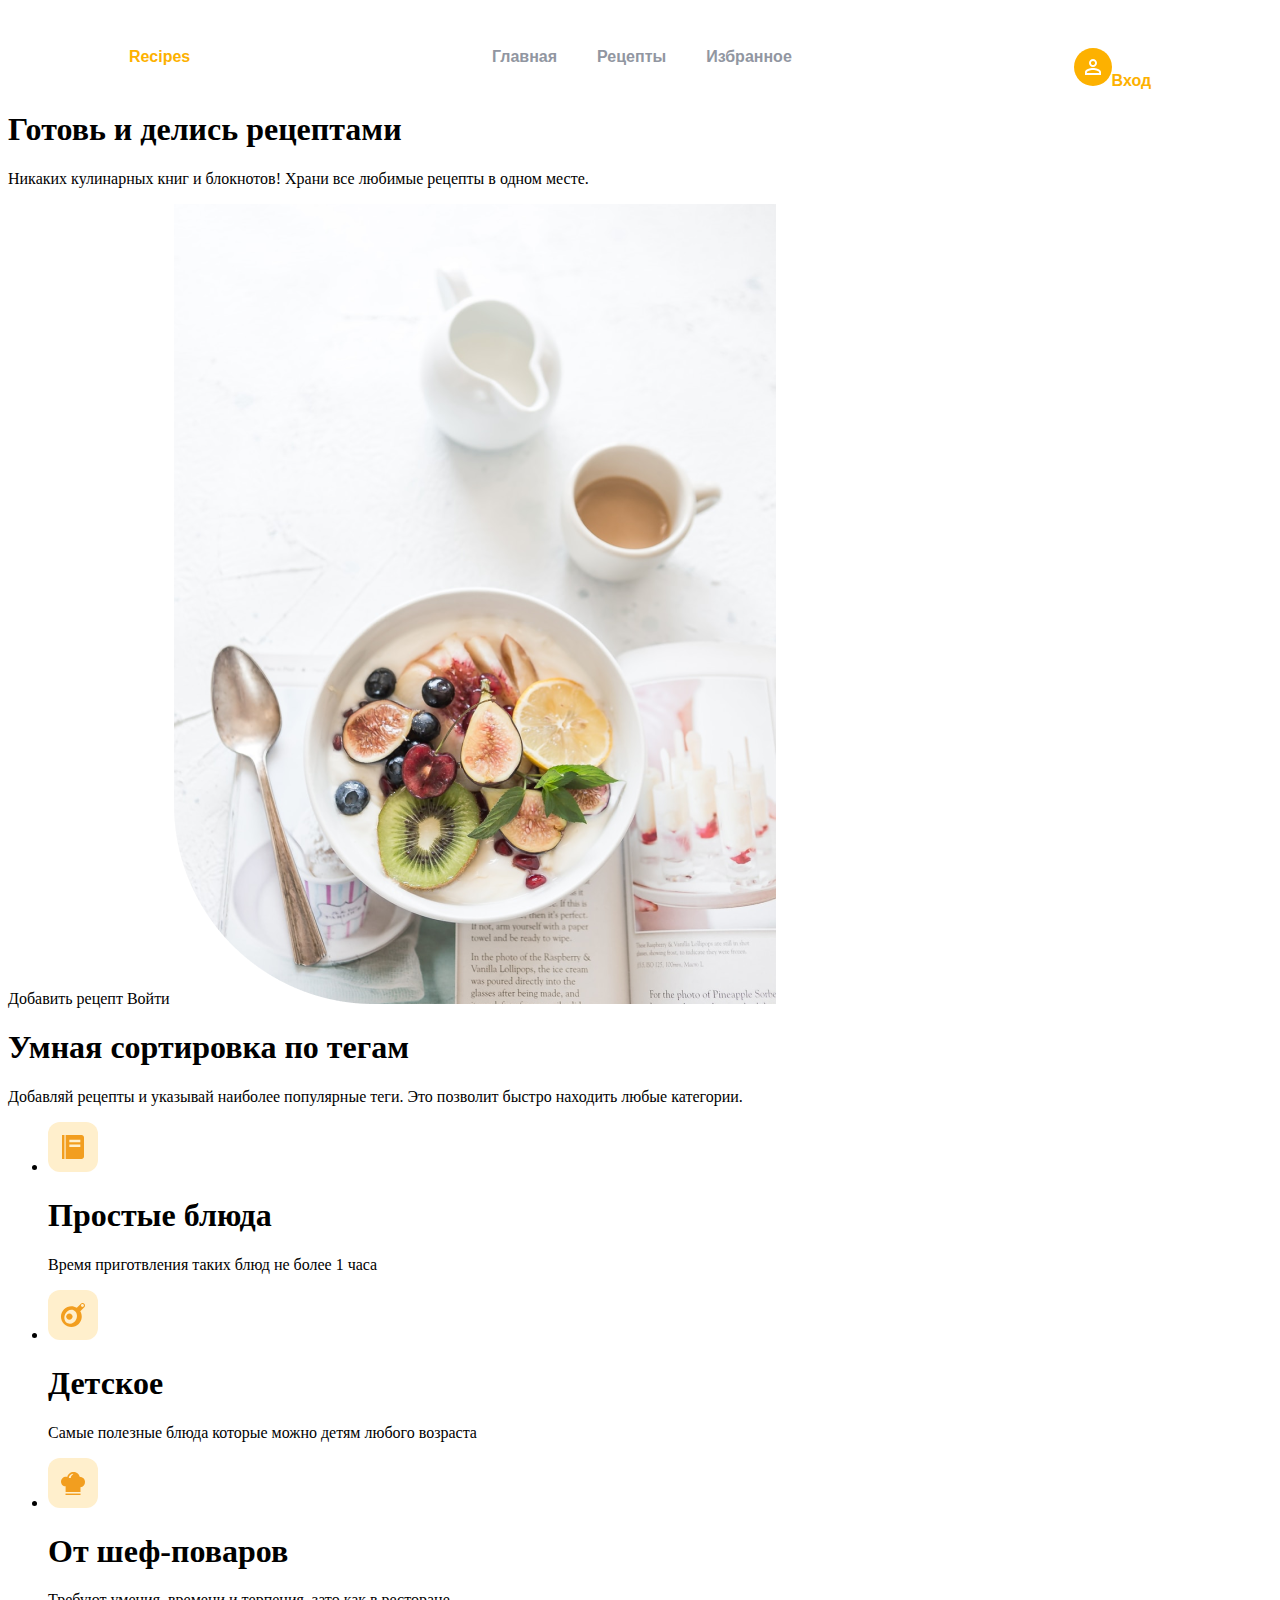
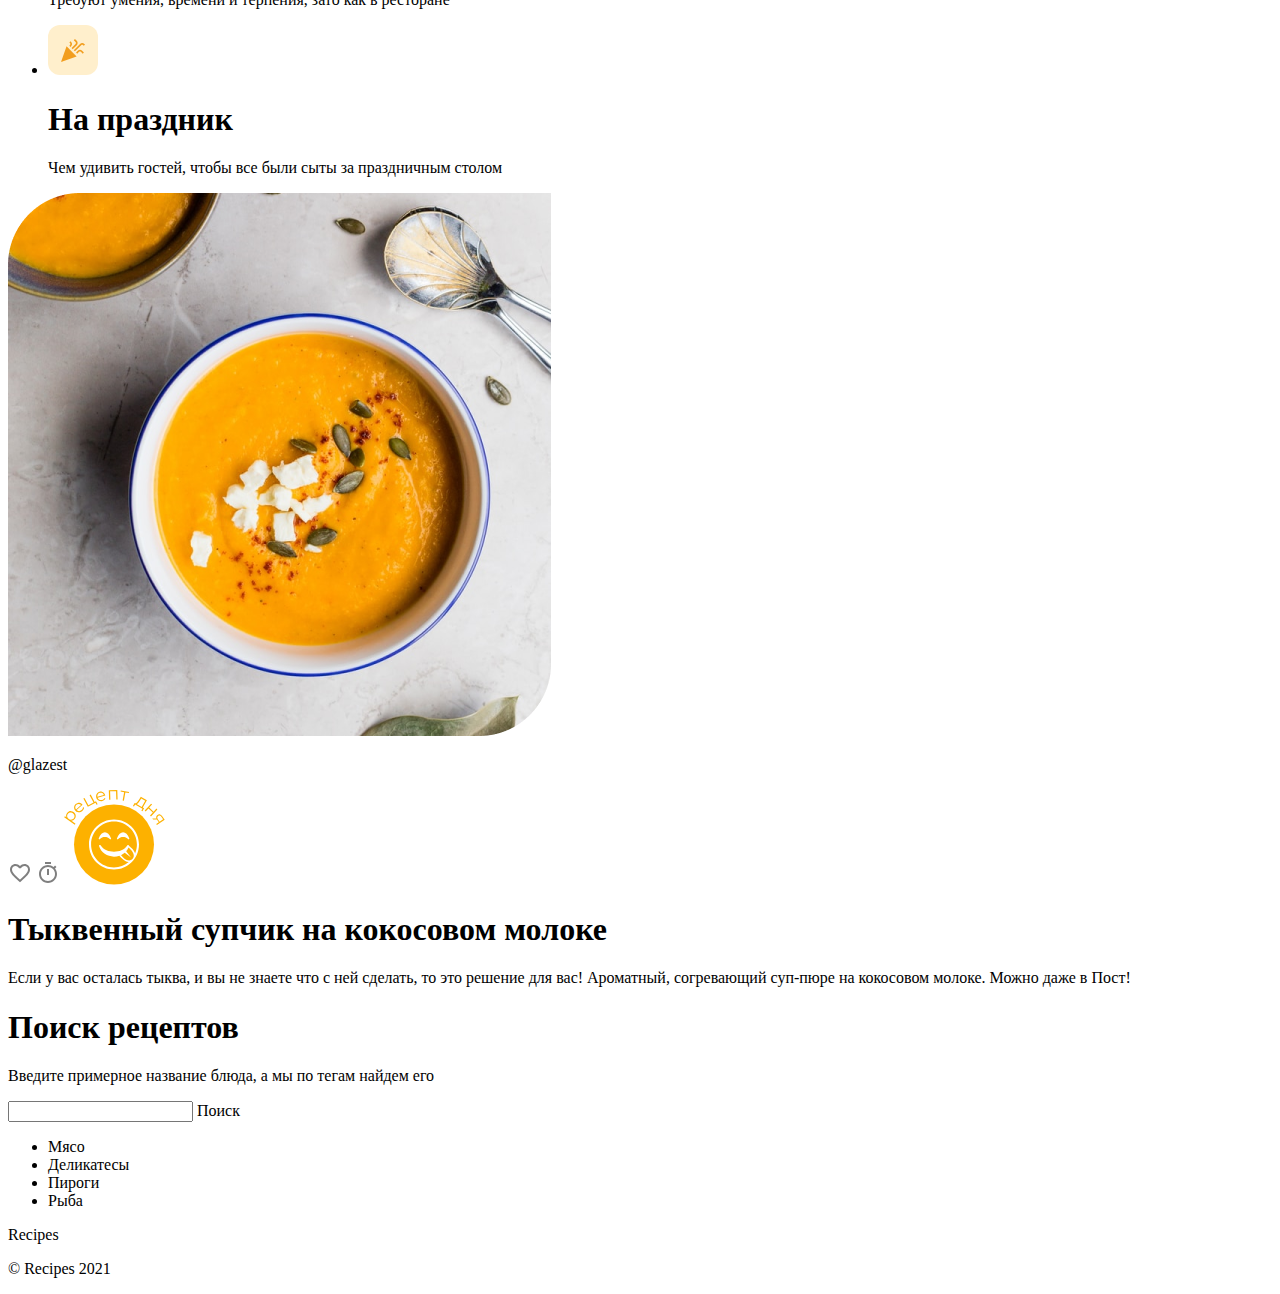
==== index.html @ 0e9e69af "Add files via upload" ====
<!DOCTYPE html>
<html lang="en">
<head>
    <meta charset="UTF-8">
    <meta content="width=device-width" name="viewport">
    <meta content="ie=edge" http-equiv="X-UA-Compatible">
    <title>Document</title>
    <link rel="stylesheet" href="styles/style.css">
</head>
<body>
<header class="header">
    <a class="logo">Recipes</a>
    <nav class="nav">
        <ul class="nav__list">
            <li class="nav__list-item">
                <a class="nav__list-link">Главная</a>
            </li>
            <li class="nav__list-item">
                <a class="nav__list-link">Рецепты</a>
            </li>
            <li class="nav__list-item">
                <a class="nav__list-link">Избранное</a>
            </li>           
        </ul>
    </nav>
    <a class="login"><img src="img/login_ic.svg" >Вход</a>
</header>
<main>
    <section class="top">
        <div class="top__text">
            <h1 class="top__text-heading">Готовь и делись рецептами</h1>
            <p class="top__text-paragraph">Никаких кулинарных книг и блокнотов! Храни все любимые рецепты в одном месте.</p>
            <a class="top__button"><span class="top__button-text">Добавить рецепт</span></a>
            <a class="top__button-enter"><span class="top__button-text">Войти</span></a>
            <img  class="top__img" src="img/header_img.png" >
        </div>
    </section>
    <section class="centre-tegs">
        <h1 class="centre-tegs__text-heading">Умная сортировка по тегам</h1>
        <p class="centre-tegs__text-paragraph">Добавляй рецепты и указывай наиболее популярные теги. Это позволит быстро находить любые категории.</p>
        <nav class="nav">
            <ul class="nav__list-tegs">
                <li class="nav__list-tegs-item">
                    <a class="nav__list-tegs-link"><img src="img/simple_ic.svg">
                        <h1 class="nav__list-tegs-link-text">Простые блюда</h1>
                        <p class="nav__list-tegs-link-text">Время приготвления таких блюд не более 1 часа</p>
                    </a>
                </li>
                <li class="nav__list-tegs-item">
                    <a class="nav__list-tegs-link"><img src="img/kids_ic.svg">
                    <h1 class="nav__list-tegs-link-text-heading">Детское</h1>
                    <p class="nav__list-tegs-link-text-paragraph">Самые полезные блюда которые можно детям любого возраста</p>
                    </a>
                </li>
                <li class="nav__list-tegs-item">
                    <a class="nav__list-tegs-link"><img src="img/chief_ic.svg">
                        <h1 class="nav__list-tegs-link-text-heading">От шеф-поваров</h1>
                        <p class="nav__list-tegs-link-text-paragraph">Требуют умения, времени и терпения, зато как в ресторане</p>
                    </a>
                </li>
                <li class="nav__list-tegs-item">
                    <a class="nav__list-tegs-link"><img src="img/holiday_ic.svg">
                        <h1 class="nav__list-tegs-link-text-heading">На праздник</h1>
                        <p class="nav__list-tegs-link-text-paragraph">Чем удивить гостей, чтобы все были сыты за праздничным столом</p>
                    </a>
                </li>
            </ul>
        </nav>    
    </section>
    <section class="centre-recipe">
        <a class="centre-recipe__link">
            <img class="centre-recipe__img" src="img/section1_img.png">
            <p class="centre-recipe__img-text">@glazest</p>
            <div class="centre-recipe__ink-text">
                <img class="centre-recipe__img-text" src="img/heart_ic.svg">
                <!--<p class="centre_recipe_link_text_img"></p>-->    
                <img class="centre-recipe__img-text" src="img/timer_ic.svg">
                <!--<p class="centre_recipe_link_text_img"></p>-->   
                <img class="centre-recipe__img-text" src="img/everyday_recipe_ic.svg">
                <h1 class="centre-recipe__text">Тыквенный супчик на кокосовом молоке</h1>
                <p class="centre-recipe__text">Если у вас осталась тыква, и вы не знаете что с ней сделать, то это решение для вас! Ароматный, согревающий суп-пюре на кокосовом молоке. Можно даже в Пост!</p>
            </div>
        </a>
    </section>
    <section class="bottom">
       <h1 class="bottom__text">Поиск рецептов</h1>
       <p class="bottom__text">Введите примерное название блюда, а мы по тегам найдем его</p>
       <input class="bottom__input" type="text">
       <a class="bottom__input">
        <span class="bottom__input-text">Поиск</span>
       </a>
       <nav class="nav">
        <ul class="nav__bottom-list-tegs">
            <li class="nav__bottom-list-tegs-item">
                <a class="nav__bottom-list-tegs-link">Мясо</a>
            </li>
            <li class="nav__bottom-list-tegs-item">
                <a class="nav-bbottom-list-tegs-link">Деликатесы</a>
            </li>
            <li class="nav__bbottom-list-tegs-item">
                <a class="nav__bbottom-list-tegs-link">Пироги</a>
            </li>
            <li class="nav__bbottom-list-tegs-item">
                <a class="nav__bbottom-list-tegs-link">Рыба</a>
            </li>
        </ul>
       </nav>
    </section>
</main>
<footer class="footer">
    <a class="footer__logo">Recipes</a>
    <p class="footer__logofooter">© Recipes 2021</p>
</footer>
</body>
</html>
---- styles/style.css ----
.logo {
    color: #FDB100;
    padding-right: 60px;
}

.header {
    display: flex;
    flex-direction: row;
    justify-content: space-around;
    font-family: Arial, Helvetica, sans-serif;
    font-weight: bold;
    padding-top: 40px; 
}

.nav__list{
    color: #9196A1;
    list-style-type: none;
    margin: 0;
    padding: 0;
    display: flex; 
}

.nav__list-item{
    padding-right: 40px;
}
.nav__list-link:hover{
    color: #3A3C41;    
}

.login{
    display: block;
    color: #FDB100;
 
}
.login:hover{  
    color: #3A3C41;
}
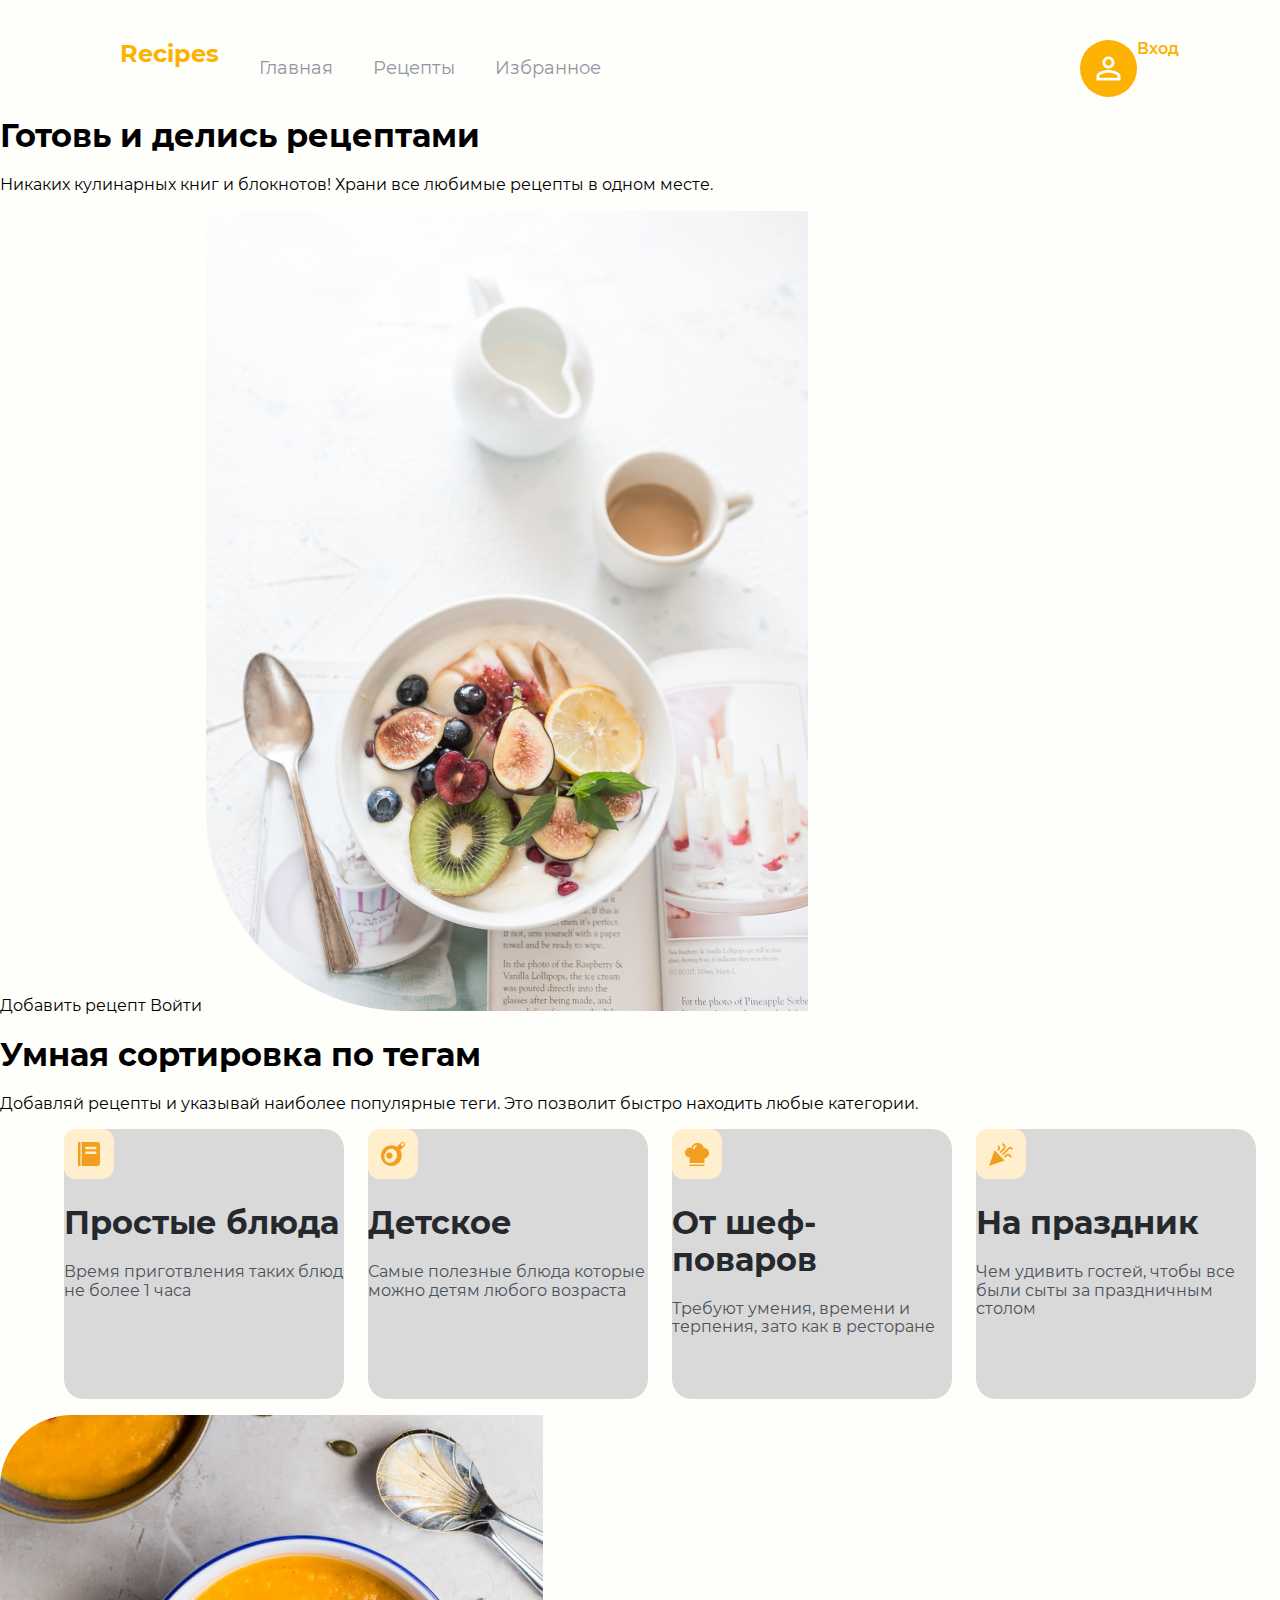
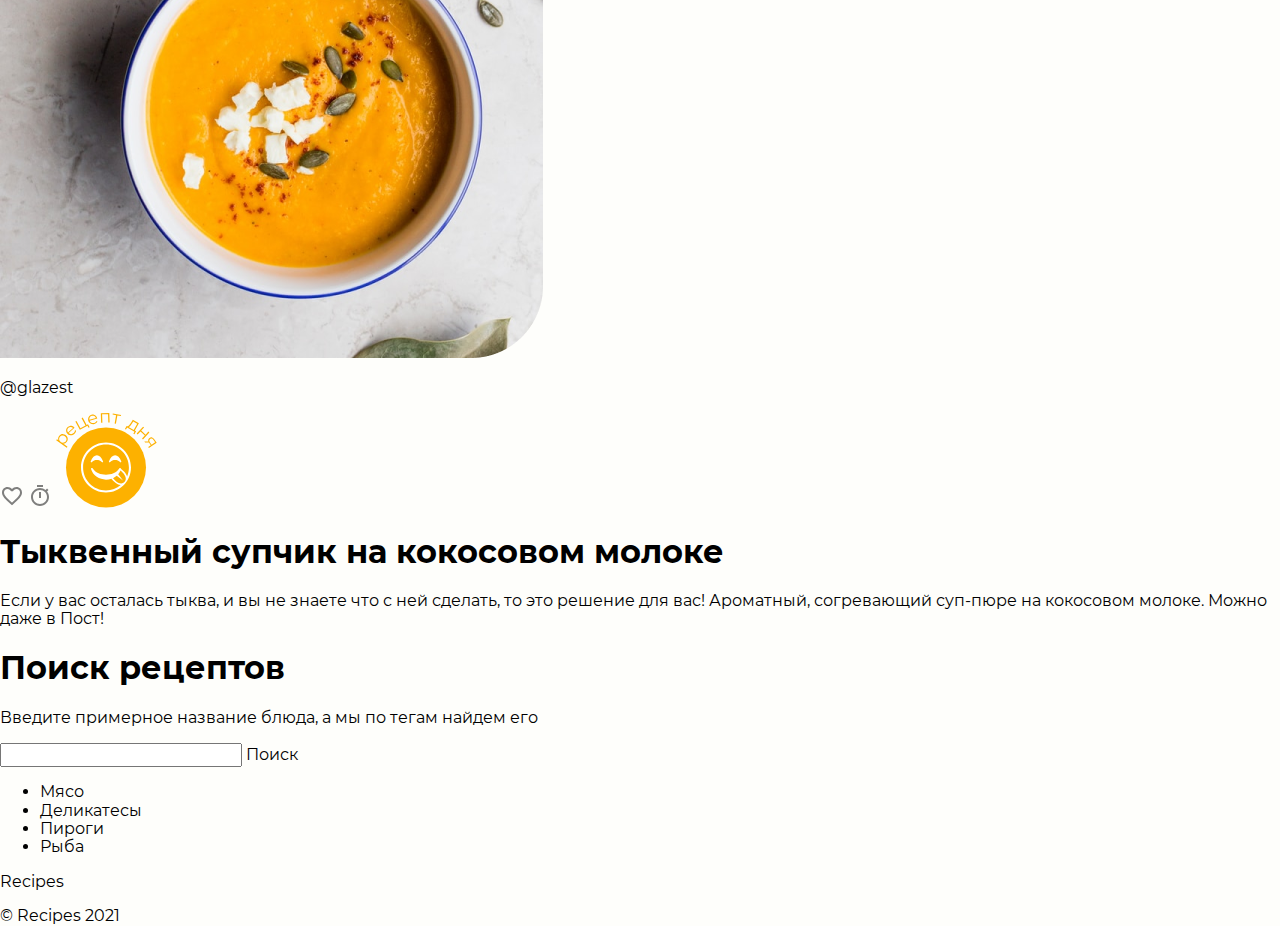
==== commit a50174a4: "Add files via upload" ====
--- a/index.html
+++ b/index.html
@@ -1,115 +1,129 @@
 <!DOCTYPE html>
 <html lang="en">
+
 <head>
     <meta charset="UTF-8">
     <meta content="width=device-width" name="viewport">
     <meta content="ie=edge" http-equiv="X-UA-Compatible">
     <title>Document</title>
-    <link rel="stylesheet" href="styles/style.css">
+    <link rel="stylesheet" type="text/css" href="styles/normalize.css" />
+    <link rel="stylesheet" type="text/css" href="styles/style.css" />
 </head>
+
 <body>
-<header class="header">
-    <a class="logo">Recipes</a>
-    <nav class="nav">
-        <ul class="nav__list">
-            <li class="nav__list-item">
-                <a class="nav__list-link">Главная</a>
-            </li>
-            <li class="nav__list-item">
-                <a class="nav__list-link">Рецепты</a>
-            </li>
-            <li class="nav__list-item">
-                <a class="nav__list-link">Избранное</a>
-            </li>           
-        </ul>
-    </nav>
-    <a class="login"><img src="img/login_ic.svg" >Вход</a>
-</header>
-<main>
-    <section class="top">
-        <div class="top__text">
-            <h1 class="top__text-heading">Готовь и делись рецептами</h1>
-            <p class="top__text-paragraph">Никаких кулинарных книг и блокнотов! Храни все любимые рецепты в одном месте.</p>
-            <a class="top__button"><span class="top__button-text">Добавить рецепт</span></a>
-            <a class="top__button-enter"><span class="top__button-text">Войти</span></a>
-            <img  class="top__img" src="img/header_img.png" >
-        </div>
-    </section>
-    <section class="centre-tegs">
-        <h1 class="centre-tegs__text-heading">Умная сортировка по тегам</h1>
-        <p class="centre-tegs__text-paragraph">Добавляй рецепты и указывай наиболее популярные теги. Это позволит быстро находить любые категории.</p>
-        <nav class="nav">
-            <ul class="nav__list-tegs">
-                <li class="nav__list-tegs-item">
-                    <a class="nav__list-tegs-link"><img src="img/simple_ic.svg">
-                        <h1 class="nav__list-tegs-link-text">Простые блюда</h1>
-                        <p class="nav__list-tegs-link-text">Время приготвления таких блюд не более 1 часа</p>
-                    </a>
-                </li>
-                <li class="nav__list-tegs-item">
-                    <a class="nav__list-tegs-link"><img src="img/kids_ic.svg">
-                    <h1 class="nav__list-tegs-link-text-heading">Детское</h1>
-                    <p class="nav__list-tegs-link-text-paragraph">Самые полезные блюда которые можно детям любого возраста</p>
-                    </a>
-                </li>
-                <li class="nav__list-tegs-item">
-                    <a class="nav__list-tegs-link"><img src="img/chief_ic.svg">
-                        <h1 class="nav__list-tegs-link-text-heading">От шеф-поваров</h1>
-                        <p class="nav__list-tegs-link-text-paragraph">Требуют умения, времени и терпения, зато как в ресторане</p>
-                    </a>
-                </li>
-                <li class="nav__list-tegs-item">
-                    <a class="nav__list-tegs-link"><img src="img/holiday_ic.svg">
-                        <h1 class="nav__list-tegs-link-text-heading">На праздник</h1>
-                        <p class="nav__list-tegs-link-text-paragraph">Чем удивить гостей, чтобы все были сыты за праздничным столом</p>
-                    </a>
-                </li>
-            </ul>
-        </nav>    
-    </section>
-    <section class="centre-recipe">
-        <a class="centre-recipe__link">
-            <img class="centre-recipe__img" src="img/section1_img.png">
-            <p class="centre-recipe__img-text">@glazest</p>
-            <div class="centre-recipe__ink-text">
-                <img class="centre-recipe__img-text" src="img/heart_ic.svg">
-                <!--<p class="centre_recipe_link_text_img"></p>-->    
-                <img class="centre-recipe__img-text" src="img/timer_ic.svg">
-                <!--<p class="centre_recipe_link_text_img"></p>-->   
-                <img class="centre-recipe__img-text" src="img/everyday_recipe_ic.svg">
-                <h1 class="centre-recipe__text">Тыквенный супчик на кокосовом молоке</h1>
-                <p class="centre-recipe__text">Если у вас осталась тыква, и вы не знаете что с ней сделать, то это решение для вас! Ароматный, согревающий суп-пюре на кокосовом молоке. Можно даже в Пост!</p>
-            </div>
-        </a>
-    </section>
-    <section class="bottom">
-       <h1 class="bottom__text">Поиск рецептов</h1>
-       <p class="bottom__text">Введите примерное название блюда, а мы по тегам найдем его</p>
-       <input class="bottom__input" type="text">
-       <a class="bottom__input">
-        <span class="bottom__input-text">Поиск</span>
-       </a>
-       <nav class="nav">
-        <ul class="nav__bottom-list-tegs">
-            <li class="nav__bottom-list-tegs-item">
-                <a class="nav__bottom-list-tegs-link">Мясо</a>
-            </li>
-            <li class="nav__bottom-list-tegs-item">
-                <a class="nav-bbottom-list-tegs-link">Деликатесы</a>
-            </li>
-            <li class="nav__bbottom-list-tegs-item">
-                <a class="nav__bbottom-list-tegs-link">Пироги</a>
-            </li>
-            <li class="nav__bbottom-list-tegs-item">
-                <a class="nav__bbottom-list-tegs-link">Рыба</a>
-            </li>
-        </ul>
-       </nav>
-    </section>
-</main>
-<footer class="footer">
-    <a class="footer__logo">Recipes</a>
-    <p class="footer__logofooter">© Recipes 2021</p>
-</footer>
+    <div class="container">
+        <header class="header">
+            <a class="logo">Recipes</a>
+            <nav class="nav">
+                <ul class="nav__list">
+                    <li class="nav__list-item">
+                        <a class="nav__list-link">Главная</a>
+                    </li>
+                    <li class="nav__list-item">
+                        <a class="nav__list-link">Рецепты</a>
+                    </li>
+                    <li class="nav__list-item">
+                        <a class="nav__list-link">Избранное</a>
+                    </li>
+                </ul>
+            </nav>
+            <a class="login"><img src="img/login_ic.svg">Вход</a>
+        </header>
+        <main>
+            <section class="top">
+                <div class="top__text">
+                    <h1 class="top__text-heading">Готовь и делись рецептами</h1>
+                    <p class="top__text-paragraph">Никаких кулинарных книг и блокнотов! Храни все любимые рецепты в
+                        одном месте.</p>
+                    <a class="top__button"><span class="top__button-text">Добавить рецепт</span></a>
+                    <a class="top__button-enter"><span class="top__button-text">Войти</span></a>
+                    <img class="top__img" src="img/header_img.png">
+                </div>
+            </section>
+            <section class="centre-tegs">
+                <h1 class="centre-tegs__text-heading">Умная сортировка по тегам</h1>
+                <p class="centre-tegs__text-paragraph">Добавляй рецепты и указывай наиболее популярные теги. Это
+                    позволит быстро находить любые категории.</p>
+                <nav class="nav">
+                    <ul class="nav__list-tegs">
+                        <li class="nav__list-tegs-item">
+                            <a class="nav__list-tegs-link"><img src="img/simple_ic.svg">
+                                <h1 class="nav__list-tegs-link-text-heading">Простые блюда</h1>
+                                <p class="nav__list-tegs-link-text-paragraph">Время приготвления таких блюд не более 1
+                                    часа</p>
+                            </a>
+                        </li>
+                        <li class="nav__list-tegs-item">
+                            <a class="nav__list-tegs-link"><img src="img/kids_ic.svg">
+                                <h1 class="nav__list-tegs-link-text-heading">Детское</h1>
+                                <p class="nav__list-tegs-link-text-paragraph">Самые полезные блюда которые можно детям
+                                    любого возраста</p>
+                            </a>
+                        </li>
+                        <li class="nav__list-tegs-item">
+                            <a class="nav__list-tegs-link"><img src="img/chief_ic.svg">
+                                <h1 class="nav__list-tegs-link-text-heading">От шеф-поваров</h1>
+                                <p class="nav__list-tegs-link-text-paragraph">Требуют умения, времени и терпения, зато
+                                    как в ресторане</p>
+                            </a>
+                        </li>
+                        <li class="nav__list-tegs-item">
+                            <a class="nav__list-tegs-link"><img src="img/holiday_ic.svg">
+                                <h1 class="nav__list-tegs-link-text-heading">На праздник</h1>
+                                <p class="nav__list-tegs-link-text-paragraph">Чем удивить гостей, чтобы все были сыты за
+                                    праздничным столом</p>
+                            </a>
+                        </li>
+                    </ul>
+                </nav>
+            </section>
+            <section class="centre-recipe">
+                <a class="centre-recipe__link">
+                    <img class="centre-recipe__img" src="img/section1_img.png">
+                    <p class="centre-recipe__img-text">@glazest</p>
+                    <div class="centre-recipe__ink-text">
+                        <img class="centre-recipe__img-text" src="img/heart_ic.svg">
+                        <!--<p class="centre_recipe_link_text_img"></p>-->
+                        <img class="centre-recipe__img-text" src="img/timer_ic.svg">
+                        <!--<p class="centre_recipe_link_text_img"></p>-->
+                        <img class="centre-recipe__img-text" src="img/everyday_recipe_ic.svg">
+                        <h1 class="centre-recipe__text">Тыквенный супчик на кокосовом молоке</h1>
+                        <p class="centre-recipe__text">Если у вас осталась тыква, и вы не знаете что с ней сделать, то
+                            это решение для вас! Ароматный, согревающий суп-пюре на кокосовом молоке. Можно даже в Пост!
+                        </p>
+                    </div>
+                </a>
+            </section>
+            <section class="bottom">
+                <h1 class="bottom__text">Поиск рецептов</h1>
+                <p class="bottom__text">Введите примерное название блюда, а мы по тегам найдем его</p>
+                <input class="bottom__input" type="text">
+                <a class="bottom__input">
+                    <span class="bottom__input-text">Поиск</span>
+                </a>
+                <nav class="nav">
+                    <ul class="nav__bottom-list-tegs">
+                        <li class="nav__bottom-list-tegs-item">
+                            <a class="nav__bottom-list-tegs-link">Мясо</a>
+                        </li>
+                        <li class="nav__bottom-list-tegs-item">
+                            <a class="nav-bbottom-list-tegs-link">Деликатесы</a>
+                        </li>
+                        <li class="nav__bbottom-list-tegs-item">
+                            <a class="nav__bbottom-list-tegs-link">Пироги</a>
+                        </li>
+                        <li class="nav__bbottom-list-tegs-item">
+                            <a class="nav__bbottom-list-tegs-link">Рыба</a>
+                        </li>
+                    </ul>
+                </nav>
+            </section>
+        </main>
+        <footer class="footer">
+            <a class="footer__logo">Recipes</a>
+            <p class="footer__logofooter">© Recipes 2021</p>
+        </footer>
+    </div>
 </body>
+
 </html>--- a/styles/style.css
+++ b/styles/style.css
@@ -1,37 +1,89 @@
+@font-face {
+    font-family: "Montserrat";
+    font-weight: 400; 
+    src: url("../fonts/montserrat-regular.woff2");
+} 
+@font-face {
+    font-family: "Montserrat"; 
+    font-weight: 700;
+    src: url("../fonts/montserrat-bold.woff2");
+}
+@font-face {
+    font-family: "Montserrat"; 
+    font-weight: 600;
+    src: url("../fonts/montserrat-semibold.woff2");
+}
+
+body{
+    font-family: "Montserrat";   
+}
+.container{
+    max-width: 1440px;
+    margin: 0 auto;    
+    background-color: #FEFEFB; 
+}
+
 .logo {
     color: #FDB100;
-    padding-right: 60px;
+    margin: left 0px 120px;
+    font-size: 24px;
+    font-weight: 700;
 }
 
 .header {
     display: flex;
-    flex-direction: row;
-    justify-content: space-around;
-    font-family: Arial, Helvetica, sans-serif;
-    font-weight: bold;
-    padding-top: 40px; 
+    padding-top: 40px;
+    margin: 0px 120px;
+    font-weight: 400;
 }
 
-.nav__list{
+.nav__list {
     color: #9196A1;
     list-style-type: none;
-    margin: 0;
-    padding: 0;
-    display: flex; 
+    display: flex;
+    font-size: 18px;
+    align-content: center;
 }
 
-.nav__list-item{
+.nav__list-link:hover {
+    color: #3A3C41;
+    font-weight: 600; 
+}
+
+.nav__list-item {
     padding-right: 40px;
 }
-.nav__list-link:hover{
-    color: #3A3C41;    
+
+.login {
+    display: flex;
+    align-content: center;
+    color: #FDB100;
+    font-weight: 600;
+    margin-left: auto;
 }
 
-.login{
-    display: block;
-    color: #FDB100;
- 
+.top{
+    display: flex;
 }
-.login:hover{  
-    color: #3A3C41;
+
+.nav__list-tegs {
+    display: flex;
+    justify-content: space-evenly;
+    list-style-type: none;
+}
+
+.nav__list-tegs-item {
+    width: 280px;
+    height: 270px;
+    background-color: #d9d9d9;
+    border-radius: 20px;
+}
+
+.nav__list-tegs-link-text-heading {
+    font-weight: 700;
+    color: #25292D;
+}
+
+.nav__list-tegs-link-text-paragraph {
+    color: #4A525A;
 }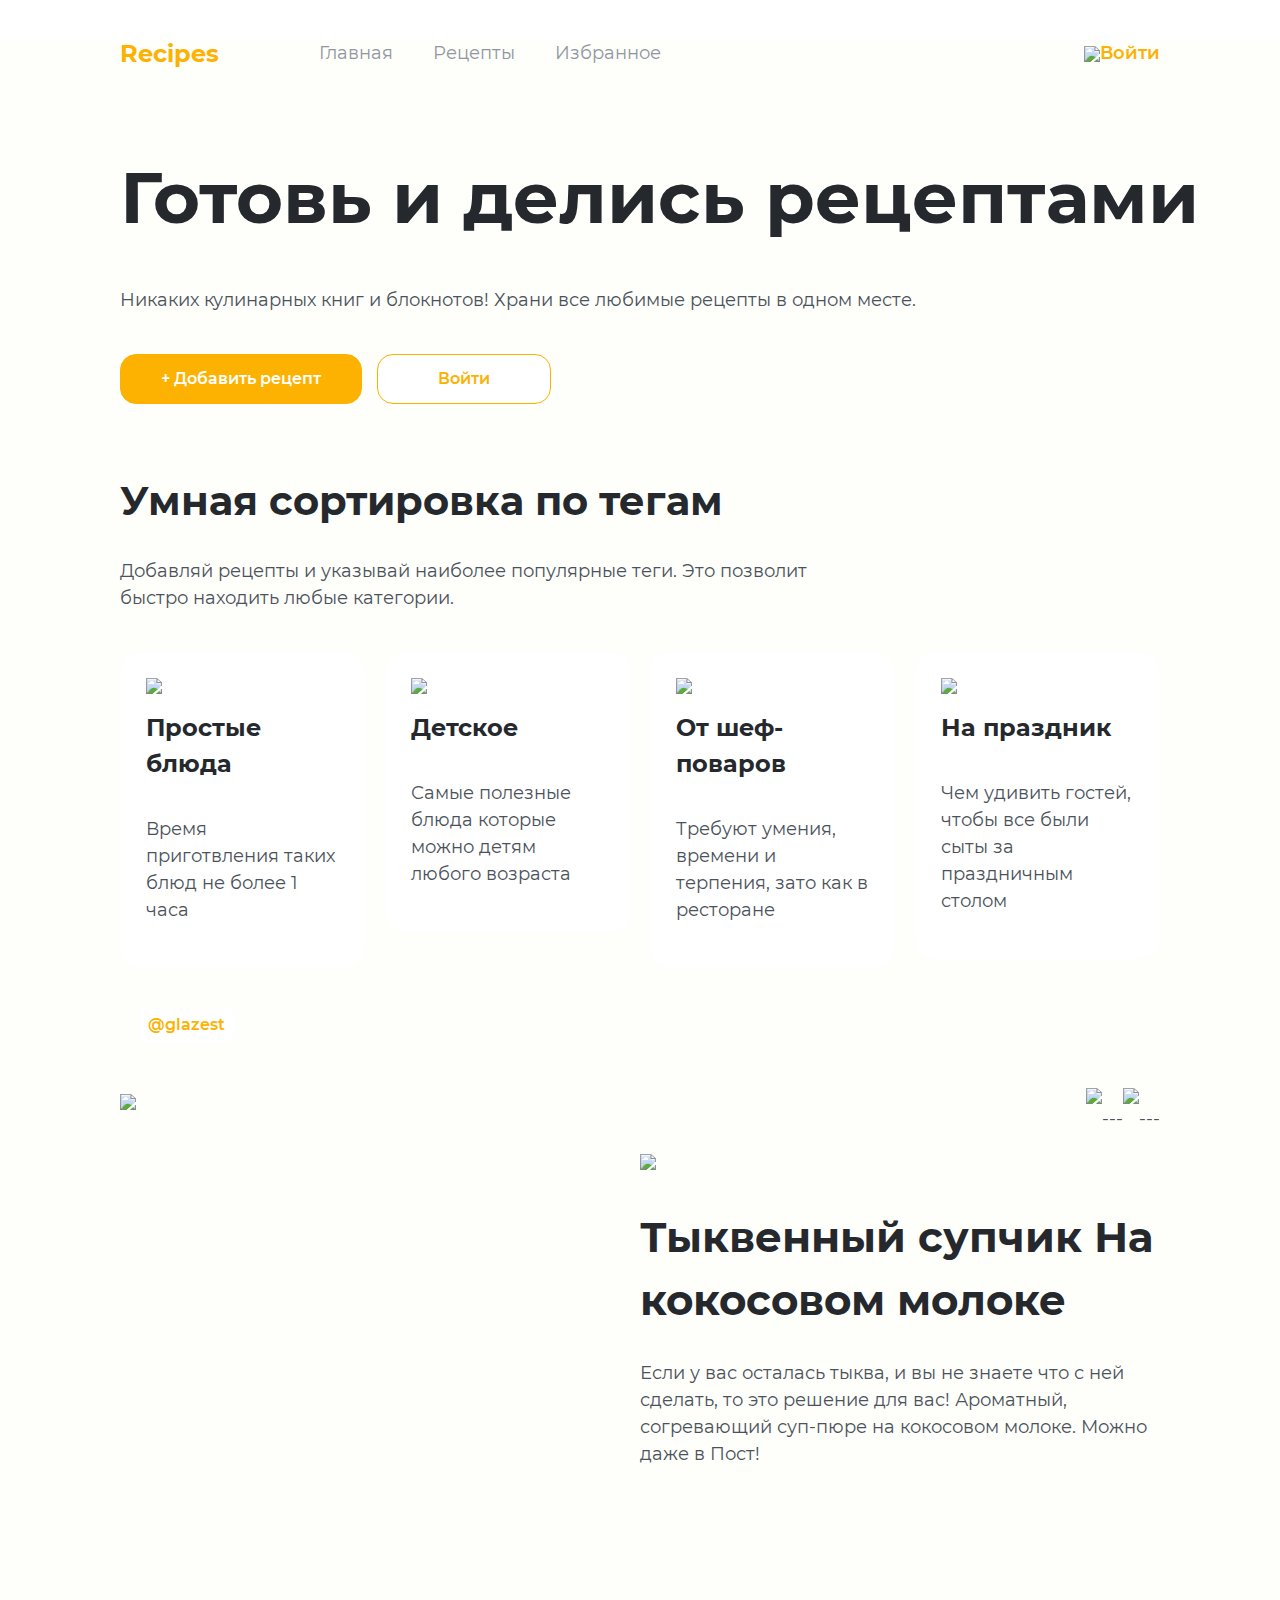
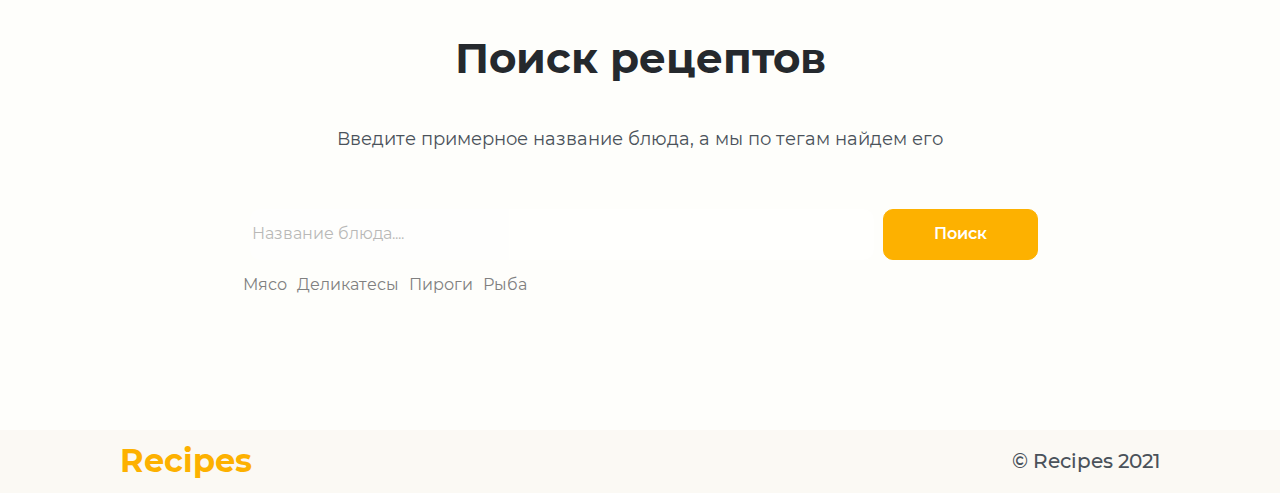
==== commit 382918c8: "Add files via upload" ====
--- a/index.html
+++ b/index.html
@@ -5,17 +5,26 @@
     <meta charset="UTF-8">
     <meta content="width=device-width" name="viewport">
     <meta content="ie=edge" http-equiv="X-UA-Compatible">
-    <title>Document</title>
+    <title>Recipes</title>
     <link rel="stylesheet" type="text/css" href="styles/normalize.css" />
     <link rel="stylesheet" type="text/css" href="styles/style.css" />
+    <link rel="stylesheet" type="text/css" href="styles/header.css" />
+    <link rel="stylesheet" type="text/css" href="styles/top.css" />
+    <link rel="stylesheet" type="text/css" href="styles/centre-tegs.css" />
+    <link rel="stylesheet" type="text/css" href="styles/centre-recipe.css" />
+    <link rel="stylesheet" type="text/css" href="styles/bottom.css" />
+    <link rel="stylesheet" type="text/css" href="styles/footer.css" />
+    <link rel="stylesheet" type="text/css" href="styles/form-profil.css" />
+    <link rel="stylesheet" type="text/css" href="styles/form-login.css" />
+    <link rel="stylesheet" type="text/css" href="styles/form-registration.css" />
 </head>
 
 <body>
     <div class="container">
         <header class="header">
-            <a class="logo">Recipes</a>
+            <a class="header__logo" href="index.html">Recipes</a>
             <nav class="nav">
-                <ul class="nav__list">
+                <ul class="nav__list-header">
                     <li class="nav__list-item">
                         <a class="nav__list-link">Главная</a>
                     </li>
@@ -27,7 +36,7 @@
                     </li>
                 </ul>
             </nav>
-            <a class="login"><img src="img/login_ic.svg">Вход</a>
+            <a class="header__login" href="#login"><img src="img/login_ic.svg">Войти</a>
         </header>
         <main>
             <section class="top">
@@ -35,59 +44,79 @@
                     <h1 class="top__text-heading">Готовь и делись рецептами</h1>
                     <p class="top__text-paragraph">Никаких кулинарных книг и блокнотов! Храни все любимые рецепты в
                         одном месте.</p>
-                    <a class="top__button"><span class="top__button-text">Добавить рецепт</span></a>
-                    <a class="top__button-enter"><span class="top__button-text">Войти</span></a>
-                    <img class="top__img" src="img/header_img.png">
-                </div>
+                    <div class="top__button">
+                        <a class="top__button-add" href="#profil">+ Добавить рецепт</a>
+                        <a class="top__button-enter" href="#login">Войти</a>
+                    </div>
+                </div>
+                <img class="top__img" src="img/header_img.png">
             </section>
             <section class="centre-tegs">
-                <h1 class="centre-tegs__text-heading">Умная сортировка по тегам</h1>
-                <p class="centre-tegs__text-paragraph">Добавляй рецепты и указывай наиболее популярные теги. Это
-                    позволит быстро находить любые категории.</p>
+                <div class="centre-tegs__text">
+                    <h1 class="centre-tegs__text-heading">Умная сортировка по тегам</h1>
+                    <p class="centre-tegs__text-paragraph">Добавляй рецепты и указывай наиболее популярные теги. Это
+                        позволит быстро находить любые категории.</p>
+                </div>
                 <nav class="nav">
                     <ul class="nav__list-tegs">
                         <li class="nav__list-tegs-item">
-                            <a class="nav__list-tegs-link"><img src="img/simple_ic.svg">
-                                <h1 class="nav__list-tegs-link-text-heading">Простые блюда</h1>
-                                <p class="nav__list-tegs-link-text-paragraph">Время приготвления таких блюд не более 1
-                                    часа</p>
-                            </a>
-                        </li>
-                        <li class="nav__list-tegs-item">
-                            <a class="nav__list-tegs-link"><img src="img/kids_ic.svg">
-                                <h1 class="nav__list-tegs-link-text-heading">Детское</h1>
-                                <p class="nav__list-tegs-link-text-paragraph">Самые полезные блюда которые можно детям
-                                    любого возраста</p>
-                            </a>
-                        </li>
-                        <li class="nav__list-tegs-item">
-                            <a class="nav__list-tegs-link"><img src="img/chief_ic.svg">
-                                <h1 class="nav__list-tegs-link-text-heading">От шеф-поваров</h1>
-                                <p class="nav__list-tegs-link-text-paragraph">Требуют умения, времени и терпения, зато
-                                    как в ресторане</p>
-                            </a>
-                        </li>
-                        <li class="nav__list-tegs-item">
-                            <a class="nav__list-tegs-link"><img src="img/holiday_ic.svg">
-                                <h1 class="nav__list-tegs-link-text-heading">На праздник</h1>
-                                <p class="nav__list-tegs-link-text-paragraph">Чем удивить гостей, чтобы все были сыты за
-                                    праздничным столом</p>
-                            </a>
+                            <div class="nav__list-tegs-link">
+                                <a class="nav__list-tegs-link-button"><img src="img/simple_ic.svg">
+                                    <h1 class="nav__list-tegs-link-text-heading">Простые блюда</h1>
+                                    <p class="nav__list-tegs-link-text-paragraph">Время приготвления таких блюд не более
+                                        1
+                                        часа</p>
+                                </a>
+                            </div>
+                        </li>
+                        <li class="nav__list-tegs-item">
+                            <div class="nav__list-tegs-link">
+                                <a class="nav__list-tegs-link-button"><img src="img/kids_ic.svg">
+                                    <h1 class="nav__list-tegs-link-text-heading">Детское</h1>
+                                    <p class="nav__list-tegs-link-text-paragraph">Самые полезные блюда которые можно
+                                        детям
+                                        любого возраста</p>
+                                </a>
+                            </div>
+                        </li>
+                        <li class="nav__list-tegs-item">
+                            <div class="nav__list-tegs-link">
+                                <a class="nav__list-tegs-link-button"><img src="img/chief_ic.svg">
+                                    <h1 class="nav__list-tegs-link-text-heading">От шеф-поваров</h1>
+                                    <p class="nav__list-tegs-link-text-paragraph">Требуют умения, времени и терпения,
+                                        зато
+                                        как в ресторане</p>
+                                </a>
+                            </div>
+                        </li>
+                        <li class="nav__list-tegs-item">
+                            <div class="nav__list-tegs-link">
+                                <a class="nav__list-tegs-link-button"><img src="img/holiday_ic.svg">
+                                    <h1 class="nav__list-tegs-link-text-heading">На праздник</h1>
+                                    <p class="nav__list-tegs-link-text-paragraph">Чем удивить гостей, чтобы все были
+                                        сыты за
+                                        праздничным столом</p>
+                                </a>
+                            </div>
                         </li>
                     </ul>
                 </nav>
             </section>
             <section class="centre-recipe">
                 <a class="centre-recipe__link">
-                    <img class="centre-recipe__img" src="img/section1_img.png">
-                    <p class="centre-recipe__img-text">@glazest</p>
+                    <div class="centre-recipe__img">
+                        <img class="centre-recipe__img-img" src="img/section1_img.png">
+                        <button class="centre-recipe__img-text-link">@glazest</button>
+                    </div>
                     <div class="centre-recipe__ink-text">
-                        <img class="centre-recipe__img-text" src="img/heart_ic.svg">
-                        <!--<p class="centre_recipe_link_text_img"></p>-->
-                        <img class="centre-recipe__img-text" src="img/timer_ic.svg">
-                        <!--<p class="centre_recipe_link_text_img"></p>-->
-                        <img class="centre-recipe__img-text" src="img/everyday_recipe_ic.svg">
-                        <h1 class="centre-recipe__text">Тыквенный супчик на кокосовом молоке</h1>
+                        <div class="centre-recipe__ink-text-emotion">
+                            <img class="centre-recipe__img-text" src="img/heart_ic.svg">
+                            <p class="centre-recipe__link-text-img">---</p>
+                            <img class="centre-recipe__img-text" src="img/timer_ic.svg">
+                            <p class="centre-recipe__link-text-img">---</p>
+                        </div>
+                        <img class="centre-recipe__img-text-recipe" src="img/everyday_recipe_ic.svg">
+                        <h1 class="centre-recipe__text-heading">Тыквенный супчик На кокосовом молоке</h1>
                         <p class="centre-recipe__text">Если у вас осталась тыква, и вы не знаете что с ней сделать, то
                             это решение для вас! Ароматный, согревающий суп-пюре на кокосовом молоке. Можно даже в Пост!
                         </p>
@@ -95,33 +124,91 @@
                 </a>
             </section>
             <section class="bottom">
-                <h1 class="bottom__text">Поиск рецептов</h1>
-                <p class="bottom__text">Введите примерное название блюда, а мы по тегам найдем его</p>
-                <input class="bottom__input" type="text">
-                <a class="bottom__input">
-                    <span class="bottom__input-text">Поиск</span>
-                </a>
-                <nav class="nav">
+                <div class="bottom__text">
+                    <h1 class="bottom__text-heading">Поиск рецептов</h1>
+                    <p class="bottom__text">Введите примерное название блюда, а мы по тегам найдем его</p>
+                </div>
+                <div class="bottom__search">
+                    <input class="bottom__input-search" type="text" placeholder="Название блюда....">
+                    <a class="bottom__input-buttom">Поиск </a>
+                </div>
+                <div class="nav">
                     <ul class="nav__bottom-list-tegs">
                         <li class="nav__bottom-list-tegs-item">
                             <a class="nav__bottom-list-tegs-link">Мясо</a>
                         </li>
                         <li class="nav__bottom-list-tegs-item">
-                            <a class="nav-bbottom-list-tegs-link">Деликатесы</a>
-                        </li>
-                        <li class="nav__bbottom-list-tegs-item">
-                            <a class="nav__bbottom-list-tegs-link">Пироги</a>
-                        </li>
-                        <li class="nav__bbottom-list-tegs-item">
-                            <a class="nav__bbottom-list-tegs-link">Рыба</a>
+                            <a class="nav__bottom-list-tegs-link">Деликатесы</a>
+                        </li>
+                        <li class="nav__bottom-list-tegs-item">
+                            <a class="nav__bottom-list-tegs-link">Пироги</a>
+                        </li>
+                        <li class="nav__bottom-list-tegs-item">
+                            <a class="nav__bottom-list-tegs-link">Рыба</a>
                         </li>
                     </ul>
-                </nav>
-            </section>
+                </div>
+            </section>
+
+            <div class="profil" id="profil">
+                <form class="profil__form">
+                    <a href="#close" class="close"><img src="img/close.svg"></a>
+                    <h1 class="profil-form-text-heading">Войдите в профиль</h1>
+                    <p class="profil-form-text-paragaph">Добавлять рецепты могут только зарегистрированные пользователи.
+                    </p>
+                    <div class="profil__button">
+                        <a class="profil__login" href="#login">Войти</a>
+                        <a class="profil__registration" href="#registration">Регистрация</a>
+                    </div>
+                </form>
+            </div>
+            <div class="registration" id="registration">
+                <form class="registration__form">
+                    <a href="#close" class="close"><img src="img/close.svg"></a>
+                    <h1 class="registration-form-text-heading">Регистрация</h1>
+                    <div class="registration__input">
+                        <input class="registration__form-text-input" type="text" placeholder="Имя">
+                        <input class="registration__form-text-input" type="text" placeholder="Логин">
+                        <div class="registration__input-password">
+                            <input class="registration__button-input-password" type="password" placeholder="Пароль">
+                            <input class="registration__button-input-password" type="password"
+                                placeholder="Повторите пароль">
+                        </div>
+                        <p class="registration__input-password-text">Минимум 8 символов</p>
+                    </div>
+                    <div class="registration__button">
+                        <a class="registration__login-button">Зарегистрироваться</a>
+                        <a class="registration__cancel-button" href="#close">Отмена</a>
+                    </div>
+                    <a class="registration__login" href="#login">
+                        <p class="registration__login-text">У меня уже есть аккаунт</p>
+                    </a>
+                </form>
+            </div>
+            <div class="login" id="login">
+                <form class="login__form">
+                    <a href="#close" class="close"><img src="img/close.svg"></a>
+                    <h1 class="login-form-text-heading">Войти</h1>
+                    <div class="login__input">
+                        <input class="login__input-text" type="text" placeholder="Логин">
+                        <input class="login__input-text" type="password" placeholder="Пароль">
+                    </div>
+                    <div class="login__button">
+                        <a class="login__login-button">Войти</a>
+                        <a class="login__cancel-button" href="#close">Отмена</a>
+                    </div>
+                    <a class="login__registration" href="#registration">
+                        <p class="login__registration-text">У меня ещё нет аккаунта</p>
+                    </a>
+                </form>
+            </div>
+
         </main>
         <footer class="footer">
-            <a class="footer__logo">Recipes</a>
-            <p class="footer__logofooter">© Recipes 2021</p>
+            <div class="footer__text">
+                <a class="footer__logo-header" href="index.html">Recipes</a>
+                <p class="footer__logo">© Recipes 2021</p>
+            </div>
         </footer>
     </div>
 </body>
--- a/styles/style.css
+++ b/styles/style.css
@@ -13,77 +13,21 @@
     font-weight: 600;
     src: url("../fonts/montserrat-semibold.woff2");
 }
+@font-face {
+    font-family: "Montserrat"; 
+    font-weight: 500;
+    src: url("../fonts/montserrat-medium.woff2");
+}
 
 body{
-    font-family: "Montserrat";   
-}
-.container{
-    max-width: 1440px;
-    margin: 0 auto;    
-    background-color: #FEFEFB; 
+    font-family: "Montserrat";    
+    font-weight: 400; 
+    background-image: url("../img/background-vector.svg");  
 }
 
-.logo {
-    color: #FDB100;
-    margin: left 0px 120px;
-    font-size: 24px;
-    font-weight: 700;
-}
-
-.header {
-    display: flex;
-    padding-top: 40px;
-    margin: 0px 120px;
-    font-weight: 400;
-}
-
-.nav__list {
-    color: #9196A1;
-    list-style-type: none;
-    display: flex;
-    font-size: 18px;
-    align-content: center;
-}
-
-.nav__list-link:hover {
-    color: #3A3C41;
-    font-weight: 600; 
-}
-
-.nav__list-item {
-    padding-right: 40px;
-}
-
-.login {
-    display: flex;
-    align-content: center;
-    color: #FDB100;
-    font-weight: 600;
-    margin-left: auto;
-}
-
-.top{
-    display: flex;
-}
-
-.nav__list-tegs {
-    display: flex;
-    justify-content: space-evenly;
-    list-style-type: none;
-}
-
-.nav__list-tegs-item {
-    width: 280px;
-    height: 270px;
-    background-color: #d9d9d9;
-    border-radius: 20px;
-}
-
-.nav__list-tegs-link-text-heading {
-    font-weight: 700;
-    color: #25292D;
-}
-
-.nav__list-tegs-link-text-paragraph {
-    color: #4A525A;
+.container{
+    max-width: 1440px;   
+    background-color: #FEFEFB;
+    padding: 0; 
+    margin: 0 auto;
 }--- a/styles/header.css
+++ b/styles/header.css
@@ -0,0 +1,43 @@
+.header {
+    display: flex;    
+    align-items: center;
+    margin: 40px 120px;
+    font-size: 18px;
+}
+
+.header__logo{
+    color: #FDB100;
+    font-weight: 700;
+    font-size: 24px;
+    text-decoration: none;
+}
+
+.nav__list-header{
+    list-style-type: none;
+    display: flex;
+    font-size: 18px;
+    margin: 0px 80px;
+    color: #9196A1;
+    padding: 0;
+}
+
+.nav__list-item{
+    padding: 0px 20px;
+}
+
+.nav__list-link:hover{
+    transition-duration: 0.4s; 
+    color: #3A3C41;
+    font-weight: 600;    
+}
+
+.header__login{
+    display: flex;
+    font-weight: 600;
+    margin-left: auto;
+    color: #FDB100;
+    font-size: 18px;    
+    align-items: center;
+    z-index: 1;
+    text-decoration: none;
+}--- a/styles/top.css
+++ b/styles/top.css
@@ -0,0 +1,83 @@
+.top{
+    display: flex;
+    font-weight: 400;
+    margin: 0px 0px 0px 120px;
+    justify-content: space-between; 
+}
+
+.top__text-heading{
+    color: #25292D;
+    font-weight: 700;
+    font-size: 72px;
+}
+
+.-top__text-heading{
+    color: #25292D;
+    font-weight: 700;
+    font-size: 72px;
+    width: 700px;
+}
+
+.top__text-paragraph{
+    color: #4A525A;
+    font-weight: 400;
+    font-size: 18px;
+    line-height: 1.5;
+    padding-right: 200px;
+}
+
+.-top__text-paragraph{
+    color: #4A525A;
+    font-weight: 400;
+    font-size: 18px;
+    width: 450px;
+    line-height: 1.5;
+}
+
+.top__button{
+    display: flex;
+    gap: 15px;
+    margin: 40px 0px;
+}
+
+.top__button-add{    
+    font-weight: 600;   
+    background-color: #FDB100;
+    color: #ffffff;
+    border-color: #FDB100;
+    border-style: solid;    
+    border-radius: 16px;
+    padding: 15px 40px 15px 40px;
+    border-width: 1px;
+    text-decoration: none;
+}
+
+.top__button-add:hover{ 
+    transition-duration: 0.4s;   
+    background-color: #ffffff;
+    color: #FDB100;
+}
+
+.top__button-enter{   
+    font-weight: 600;
+    color: #FDB100;
+    background-color: #ffffff;
+    border-color: #FDB100;
+    border-style: solid;
+    border-radius: 16px;
+    border-width: 1px;
+    padding: 15px 60px 15px 60px;
+    text-decoration: none;
+}
+
+.top__button-enter:hover{
+    transition-duration: 0.4s;
+    color: #ffffff;
+    background-color: #FDB100;
+    border-color: #ffffff;
+}
+
+.top__img{
+    position: relative;
+    top: -140px;
+}--- a/styles/centre-tegs.css
+++ b/styles/centre-tegs.css
@@ -0,0 +1,56 @@
+.centre-tegs{
+    margin: 0px 120px;
+    font-size: 18px;
+    line-height: 1.5;
+    color: #4A525A;   
+}
+
+.centre-tegs__text{
+    max-width: 750px;
+    margin-bottom: 40px;
+}
+
+.centre-tegs__text-heading{
+    color: #25292D;
+    font-size: 40px;  
+    font-family: 700;
+}
+
+.nav__list-tegs {
+    display: grid;
+    list-style-type: none;    
+    justify-content: space-between;
+    grid-template-columns: repeat(4, 1fr);
+    gap: 20px;
+    padding: 0;
+}
+
+.nav__list-tegs-link-button{
+    display: flex;    
+    flex-direction: column;
+    align-items: flex-start;
+    justify-content: space-between;
+    background-color: #FFFFFF;
+    border-radius: 20px;
+    padding: 25px;
+    border-color: #FFFFFF;
+    border-style: solid;
+    border-width: 1px;
+}
+
+.nav__list-tegs-link-button:hover{
+    transition-duration: 0.4s;
+    border-color: #FDB100;
+}
+
+.nav__list-tegs-link-text-heading {    
+    font-weight: 700;
+    color: #25292D;
+    font-size: 24px;  
+}
+
+.nav__list-tegs-link-text-paragraph {
+    text-align: start;
+    color: #4A525A;
+    line-height: 1.5;
+}--- a/styles/centre-recipe.css
+++ b/styles/centre-recipe.css
@@ -0,0 +1,43 @@
+.centre-recipe{
+    line-height: 1.5;
+    margin: 120px;
+}
+
+.centre-recipe__link{
+    display: grid;
+    color: #4A525A;
+    grid-template-columns: repeat(2, 1fr);
+}
+
+.centre-recipe__img-text-link{
+    font-weight: 600;
+    background-color: #ffffff;
+    color: #FDB100;    
+    border-radius: 0px 5px 5px 0px;
+    padding: 8px;
+    position: relative;
+    top: -80px;
+    max-width: 100px;
+    text-align: center;
+    border: none;
+}
+
+.centre-recipe__ink-text{
+    font-size: 18px;
+    font-family: 400;
+}
+
+.centre-recipe__text-heading{
+    font-size: 42px;
+    color: #25292D;
+    font-family: 700;
+}
+
+.centre-recipe__img-text{
+    display: flex;
+}
+
+.centre-recipe__ink-text-emotion{
+    display: flex;
+    justify-content: flex-end;
+}--- a/styles/bottom.css
+++ b/styles/bottom.css
@@ -0,0 +1,69 @@
+.bottom{
+    display: grid;
+    justify-content: center;
+    color: #4A525A;
+    padding-bottom: 120px;
+    margin: 0 auto; 
+}
+
+.bottom__text{ 
+    display: flex;
+    flex-direction: column;
+    align-items: center;  
+    margin-bottom: 30px;
+    font-size: 18px;
+}
+
+.bottom__text-heading{
+    color: #25292D;
+    font-size: 42px;
+}
+
+.bottom__search{     
+    display: grid;
+    grid-template-columns: 4fr 1fr;
+    gap: 20px;
+}
+
+.bottom__input-search{
+    margin-left: auto;
+    width: 100%;
+    background-color:#ffffff;
+    opacity: 0.5;
+    color: #25292D;        
+    border-radius: 10px;    
+    margin: 0px 7px;
+    border: 0;
+    outline: none;
+}
+
+.bottom__input-buttom{       
+    font-weight: 600;
+    background-color: #FDB100;
+    color: #ffffff;
+    border-color: #FDB100;
+    border-style: solid;    
+    border-radius: 10px;
+    padding: 15px 50px;
+    border-width: 1px;
+}
+
+.bottom__input-buttom:hover{
+    transition-duration: 0.4s;  
+    background-color: #ffffff;
+    color: #FDB100;
+    border-color: #FDB100;
+}
+
+.nav__bottom-list-tegs{
+    list-style-type: none; 
+    display: flex;
+    color: #808080;
+    gap: 10px; 
+    padding: 0;
+}
+.nav__bottom-list-tegs-link:hover{
+    transition-duration: 0.4s;
+    color: #25292D;
+    font-weight: 600;    
+}--- a/styles/footer.css
+++ b/styles/footer.css
@@ -0,0 +1,28 @@
+.footer{    
+    background-color: #FBF9F4;
+    color: #4A525A;;
+}
+
+.footer__text{
+    display: flex;
+    justify-content: space-between;
+    margin: 0px 120px;
+}
+
+.footer__logo-header{
+    display: flex;
+    align-items: center;
+    color: #FDB100;
+    font-weight: 700;
+    font-size: 32px;    
+    border: none;
+    background: none;
+    text-decoration: none;
+}
+
+.footer__logo{
+    display: flex;
+    font-size: 20px;    
+    align-items: center;
+    font-weight: 500;
+}--- a/styles/form-profil.css
+++ b/styles/form-profil.css
@@ -0,0 +1,108 @@
+.profil{
+    position: fixed;
+    top: 0;
+    right: 0;
+    left: 0;
+    bottom: 0;
+    background-color: rgba(0, 0, 0, 0.7);
+    z-index: 2;
+    opacity: 0;
+    pointer-events: none;
+}
+
+.profil:target{
+    opacity: 1;
+    pointer-events: auto;
+}
+
+.profil__form{
+    position: fixed;
+    top:50%;
+    left: 50%;
+  
+    display: flex;
+    flex-direction: column;
+    justify-content: center;
+    max-width: 700px;
+    max-height: 336px;
+    width: 100%;
+    height: 100%;
+  
+    border: 1px solid #000000;
+    border-radius: 24px;
+  
+    background-color: #ffffff;
+  
+    transform: translate(-50%, -50%);
+    padding: 0px 60px;
+}
+
+.profil-form-text-heading{
+    color: #25292D;
+    font-size: 24px;
+    font-weight: 700;
+}
+
+.profil-form-text-paragaph{
+    color: #4A525A;
+    font-size: 18px;
+    line-height: 1.5;
+    max-width: 580px;
+    margin: 20px 0px;
+}
+
+.profil__button{
+    display: flex;
+    justify-content: space-evenly;
+    max-width: 700px;
+    margin: 20px 0px;
+    gap: 25px;    
+}
+
+.profil__login{
+    background-color: #FDB100;
+    border-color: #ffffff;
+    color: #ffffff;
+    border-style: solid;
+    border-width: 1px;
+    border-radius: 16px;
+    width: 100%;
+    padding: 12px;
+    font-weight: 600;
+    display: flex; 
+    justify-content: center;
+    text-decoration: none;
+}
+
+.profil__login:hover{
+    transition-duration: 0.4s;
+    background-color: #ffffff;
+    border-color: #FDB100;
+    color: #FDB100;  
+}
+
+.profil__registration{
+    background-color: #ffffff;
+    border-color: #FDB100;
+    color: #FDB100;
+    border-style: solid;
+    border-width: 1px;
+    border-radius: 16px;
+    width: 100%;
+    padding: 12px;
+    font-weight: 600;
+    display: flex; 
+    justify-content: center;
+    text-decoration: none;
+}
+
+.profil__registration:hover{
+    transition-duration: 0.4s;
+    background-color: #FDB100;
+    border-color: #ffffff;
+    color: #ffffff;
+}
+
+.close {
+    margin-left: auto;
+}--- a/styles/form-login.css
+++ b/styles/form-login.css
@@ -0,0 +1,136 @@
+.login{
+    position: fixed;
+    top: 0;
+    right: 0;
+    left: 0;
+    bottom: 0;
+    background-color: rgba(0, 0, 0, 0.7);
+    z-index: 2;
+    opacity: 0;
+    pointer-events: none;
+}
+
+.login:target{
+    opacity: 1;
+    pointer-events: auto;
+}
+
+.login__form{
+    position: fixed;
+    top:50%;
+    left: 50%;
+  
+    display: flex;
+    flex-direction: column;
+    justify-content: center;
+    max-width: 700px;
+    max-height: 480px;
+    width: 100%;
+    height: 100%;
+  
+    border: 1px solid #000000;
+    border-radius: 24px;
+  
+    background-color: #ffffff;
+  
+    transform: translate(-50%, -50%);
+    padding: 0px 60px;
+}
+
+.login-form-text-heading{
+    color: #25292D;
+    font-size: 24px;
+    font-weight: 700;
+}
+
+.login-form-text-paragaph{
+    color: #4A525A;
+    font-size: 18px;
+    line-height: 1.5;
+    max-width: 580px;
+    margin: 20px 0px;
+}
+
+.login__input{
+    display: flex;
+    flex-direction: column;
+}
+
+.login__input-text{
+    border-radius: 16px;
+    border-width: 1px;
+    border-style: solid;
+    opacity: 0.5;
+    color: #25292D;
+    padding: 15px;
+    margin: 10px 0px;
+}
+
+.login__button{
+    display: flex;
+    justify-content: space-evenly;
+    max-width: 700px;
+    margin: 20px 0px;
+    gap: 25px;    
+}
+
+.login__login-button{
+    background-color: #FDB100;
+    border-color: #ffffff;
+    color: #ffffff;
+    border-style: solid;
+    border-width: 1px;
+    border-radius: 16px;
+    width: 100%;
+    padding: 12px;
+    font-weight: 600;
+    display: flex; 
+    justify-content: center;
+    text-decoration: none;
+}
+
+.login__login-button:hover{
+    transition-duration: 0.4s;
+    background-color: #ffffff;
+    border-color: #FDB100;
+    color: #FDB100;  
+}
+
+.login__cancel-button{
+    background-color: #ffffff;
+    border-color: #FDB100;
+    color: #FDB100;
+    border-style: solid;
+    border-width: 1px;
+    border-radius: 16px;
+    width: 100%;
+    padding: 12px;
+    font-weight: 600;
+    display: flex; 
+    justify-content: center;
+    text-decoration: none;
+}
+
+.login__cancel-button:hover{
+    transition-duration: 0.4s;
+    background-color: #FDB100;
+    border-color: #ffffff;
+    color: #ffffff;
+}
+
+.login__registration{
+    color: #FDB100;
+    display: flex; 
+    justify-content: center;
+    text-decoration: none;
+}
+
+.login__registration-text{
+    border-bottom-style: dotted;
+    border-width: 2px; 
+    font-weight: 600; 
+}
+
+.close {
+    margin-left: auto;
+}--- a/styles/form-registration.css
+++ b/styles/form-registration.css
@@ -0,0 +1,152 @@
+.registration{
+    position: fixed;
+    top: 0;
+    right: 0;
+    left: 0;
+    bottom: 0;
+    background-color: rgba(0, 0, 0, 0.7);
+    z-index: 2;
+    opacity: 0;
+    pointer-events: none;
+}
+
+.registration:target{
+    opacity: 1;
+    pointer-events: auto;
+}
+
+.registration__form{
+    position: fixed;
+    top:50%;
+    left: 50%;
+  
+    display: flex;
+    flex-direction: column;
+    justify-content: center;
+    max-width: 700px;
+    max-height: 563px;
+    width: 100%;
+    height: 100%;
+  
+    border: 1px solid #000000;
+    border-radius: 24px;
+  
+    background-color: #ffffff;
+  
+    transform: translate(-50%, -50%);
+    padding: 0px 60px;
+}
+
+.registration-form-text-heading{
+    color: #25292D;
+    font-size: 24px;
+    font-weight: 700;
+}
+
+.registration__form-text-input{
+    border-radius: 16px;
+    border-width: 1px;
+    border-style: solid;
+    opacity: 0.5;
+    color: #25292D;
+    padding: 15px;
+    margin: 10px 0px;
+
+}
+
+.registration__input{
+    display: flex;
+    flex-direction: column;
+}
+
+.registration__input-password{
+    display: flex;
+    justify-content: space-between;
+    margin: 10px 0px;
+    gap: 25px;
+}
+
+.registration__button-input-password{    
+    width: 100%;
+    border-radius: 16px;
+    border-width: 1px;
+    border-style: solid;
+    opacity: 0.5;
+    color: #25292D;
+    padding: 15px;
+}
+
+.registration__input-password-text{
+    opacity: 0.5;
+    color: #25292D;
+    font-size: 12px;
+    margin: 0px 0px 10px 0px;
+}
+
+.registration__button{
+    display: flex;
+    justify-content: space-between;
+    margin: 20px 0px;    
+    gap: 25px;   
+}
+
+.registration__login-button{
+    background-color: #FDB100;
+    border-color: #ffffff;
+    color: #ffffff;
+    border-style: solid;
+    border-width: 1px;
+    border-radius: 16px;
+    width: 100%;
+    padding: 15px;
+    font-weight: 600;
+    display: flex; 
+    justify-content: center;
+    text-decoration: none;
+}
+
+.registration__login-button:hover{
+    transition-duration: 0.4s;
+    background-color: #ffffff;
+    border-color: #FDB100;
+    color: #FDB100;  
+}
+
+.registration__cancel-button{
+    background-color: #ffffff;
+    border-color: #FDB100;
+    color: #FDB100;
+    border-style: solid;
+    border-width: 1px;
+    border-radius: 16px;
+    width: 100%;
+    padding: 15px;
+    font-weight: 600;
+    display: flex; 
+    justify-content: center;
+    text-decoration: none;
+}
+
+.registration__cancel-button:hover{
+    transition-duration: 0.4s;
+    background-color: #FDB100;
+    border-color: #ffffff;
+    color: #ffffff;
+}
+
+.registration__login{
+    color: #FDB100;
+    display: flex; 
+    justify-content: center;
+    text-decoration: none;
+}
+
+.registration__login-text{
+    border-bottom-style: dotted;
+    border-width: 2px;
+    font-weight: 600;    
+}
+
+.close {
+    margin-left: auto;
+}